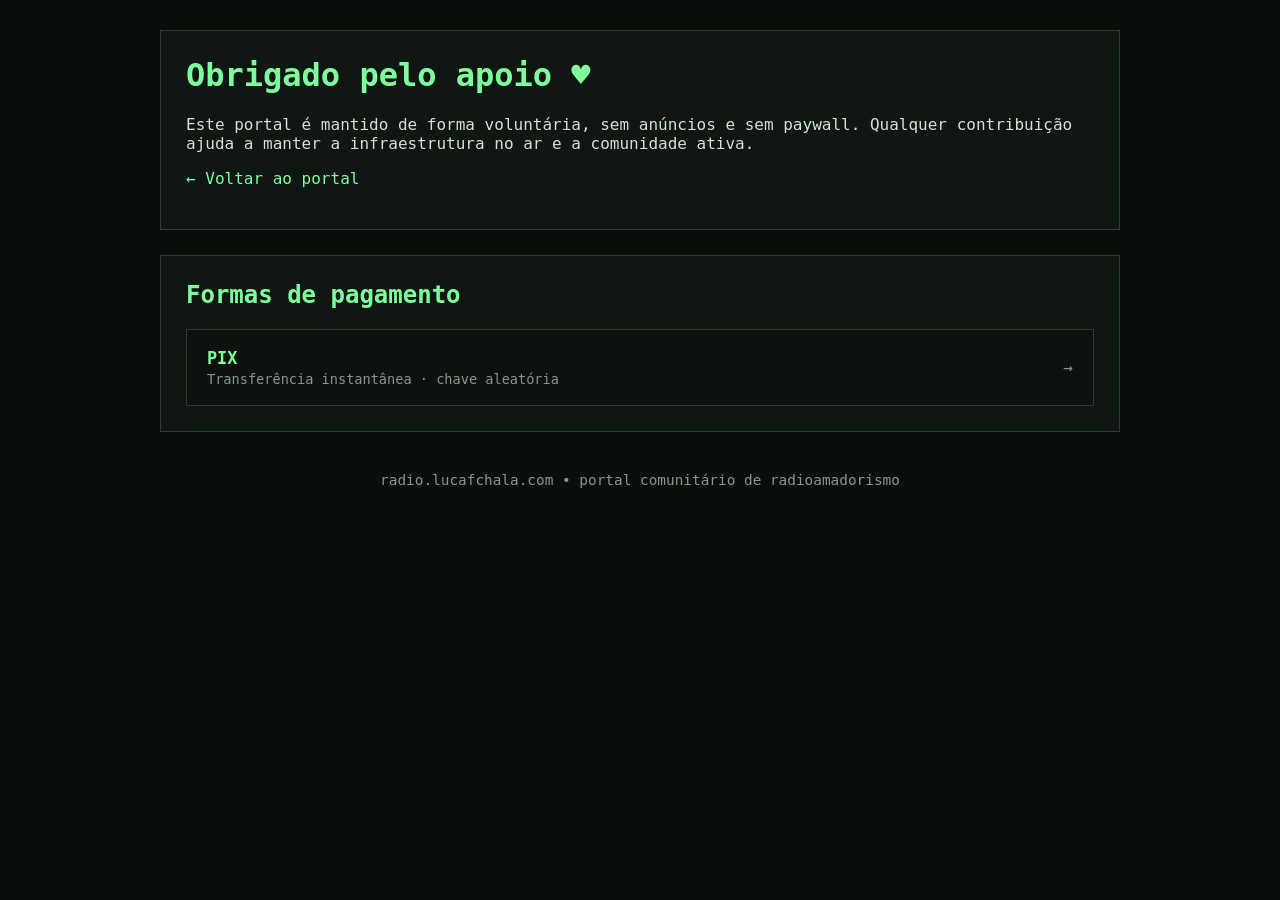
==== doacoes/index.html @ 914a4719 "Redesign seção de doações: banner no index + página dedicada com modal PIX - index: substitui painel" ====
<!DOCTYPE html>
<html lang="pt-BR">

<head>
    <meta charset="UTF-8">
    <meta name="viewport" content="width=device-width, initial-scale=1.0">
    <title>Apoiar o Portal — radio.lucafchala.com</title>
    <meta name="robots" content="noindex">
    <link rel="icon" href="https://tucas.omg.lol/favicon.ico">
    <link rel="stylesheet" href="/style.css">
    <style>
        body { font-family: Consolas, Monaco, monospace; }

        .method-card {
            background: #0d120f;
            border: 1px solid var(--border);
            padding: 18px 20px;
            cursor: pointer;
            transition: 0.2s;
            display: flex;
            align-items: center;
            gap: 16px;
        }

        .method-card:hover { border-color: var(--accent); }

        .method-name {
            color: var(--accent);
            font-size: 1.05rem;
            font-weight: bold;
        }

        .method-desc {
            color: var(--muted);
            font-size: 0.85rem;
            margin-top: 3px;
        }

        .methods-list {
            display: grid;
            gap: 12px;
        }

        /* Modal */
        .modal-overlay {
            position: fixed;
            inset: 0;
            background: rgba(0, 0, 0, 0.8);
            display: flex;
            align-items: center;
            justify-content: center;
            z-index: 100;
        }

        .modal-box {
            background: var(--panel);
            border: 1px solid var(--accent);
            padding: 30px;
            max-width: 380px;
            width: 90%;
            text-align: center;
        }

        .modal-box h2 { margin-top: 0; }

        .modal-box img {
            width: 200px;
            height: 200px;
            display: block;
            margin: 12px auto;
        }

        .pix-key {
            display: block;
            background: #0d120f;
            border: 1px solid var(--border);
            padding: 10px;
            font-size: 0.75rem;
            word-break: break-all;
            margin: 10px 0;
            text-align: left;
        }

        .modal-actions {
            display: flex;
            gap: 10px;
            justify-content: center;
            margin-top: 16px;
        }

        .copy-btn {
            background: none;
            border: 1px solid var(--accent);
            color: var(--accent);
            font-family: inherit;
            font-size: 0.85rem;
            padding: 6px 14px;
            cursor: pointer;
            transition: 0.2s;
        }

        .copy-btn:hover { background: var(--accent); color: var(--bg); }

        .close-btn {
            background: none;
            border: 1px solid var(--border);
            color: var(--muted);
            font-family: inherit;
            font-size: 0.85rem;
            padding: 6px 14px;
            cursor: pointer;
            transition: 0.2s;
        }

        .close-btn:hover { border-color: var(--muted); }
    </style>
</head>

<body>

<div class="container">

    <div class="panel">
        <h1>Obrigado pelo apoio ♥</h1>
        <p>
            Este portal é mantido de forma voluntária, sem anúncios e sem paywall.
            Qualquer contribuição ajuda a manter a infraestrutura no ar e a comunidade ativa.
        </p>
        <p style="color: var(--muted)">
            <a href="/">← Voltar ao portal</a>
        </p>
    </div>

    <div class="panel">
        <h2>Formas de pagamento</h2>
        <div class="methods-list">

            <div class="method-card" onclick="openPix()">
                <div>
                    <div class="method-name">PIX</div>
                    <div class="method-desc">Transferência instantânea · chave aleatória</div>
                </div>
                <span style="margin-left:auto; color:var(--muted)">→</span>
            </div>

            <!-- futuras formas de pagamento aqui -->

        </div>
    </div>

    <footer>
        radio.lucafchala.com • portal comunitário de radioamadorismo
    </footer>

</div>

<!-- Modal PIX -->
<div id="pix-modal" class="modal-overlay" style="display:none">
    <div class="modal-box">
        <h2>Pagamento via PIX</h2>
        <img src="/pix-qr.jpg" alt="QR Code PIX">
        <p style="color: var(--muted); margin: 4px 0 0; font-size: 0.85rem">Titular: LUCA F CHALA</p>
        <p style="margin: 12px 0 4px; font-size: 0.85rem">Chave PIX (aleatória):</p>
        <code class="pix-key">eb754dfc-2463-468c-8187-1a1c6f448937</code>
        <div class="modal-actions">
            <button class="copy-btn" onclick="copyPix()">Copiar chave</button>
            <button class="close-btn" onclick="closePix()">Fechar</button>
        </div>
    </div>
</div>

<script>
    var modal = document.getElementById('pix-modal');

    function openPix()  { modal.style.display = 'flex'; }
    function closePix() { modal.style.display = 'none'; }

    modal.addEventListener('click', function(e) {
        if (e.target === modal) closePix();
    });

    function copyPix() {
        navigator.clipboard.writeText('eb754dfc-2463-468c-8187-1a1c6f448937');
        var btn = document.querySelector('.copy-btn');
        btn.textContent = 'Copiado!';
        setTimeout(function() { btn.textContent = 'Copiar chave'; }, 2000);
    }
</script>

</body>
</html>
---- style.css ----
/* Estilos compartilhados — radio.lucafchala.com
   Importado por todas as páginas do portal.
   Cada página sobrescreve variáveis e estilos específicos no próprio <style>. */

:root {
    --bg: #0b0f0c;
    --panel: #101612;
    --border: #2d3c32;
    --text: #d6e0d5;
    --accent: #7dff9c;
    --muted: #8a968d;
}

*, *::before, *::after {
    box-sizing: border-box;
}

body {
    margin: 0;
    background: var(--bg);
    color: var(--text);
}

.container {
    max-width: 1000px;
    margin: auto;
    padding: 30px 20px;
}

.panel {
    background: var(--panel);
    border: 1px solid var(--border);
    padding: 25px;
    margin-bottom: 25px;
}

.badge {
    display: inline-block;
    border: 1px solid var(--border);
    padding: 5px 10px;
    color: var(--accent);
    font-size: 12px;
    margin-right: 8px;
    margin-bottom: 8px;
    background: #0d120f;
}

h1, h2 {
    margin-top: 0;
    color: var(--accent);
}

a {
    color: var(--accent);
    text-decoration: none;
}

a:hover {
    text-decoration: underline;
}

code {
    color: var(--accent);
}

ul {
    padding-left: 18px;
}

li {
    margin-bottom: 8px;
}

footer {
    text-align: center;
    color: var(--muted);
    font-size: 0.9rem;
    margin-top: 40px;
}
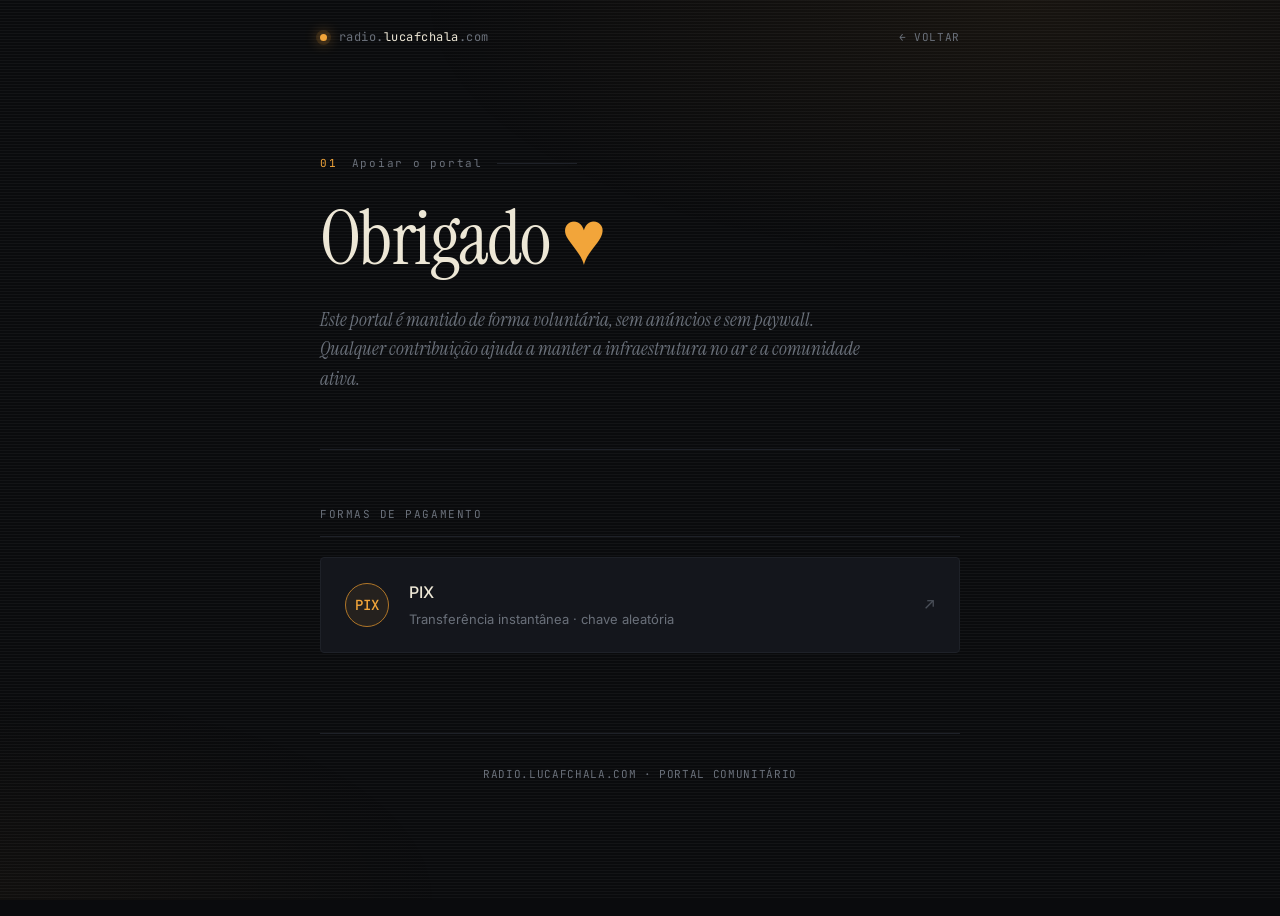
==== commit 32683670: "Tone down homepage copy, redesign donations page to match Homepage: - Restore straightforward copy f" ====
--- a/doacoes/index.html
+++ b/doacoes/index.html
@@ -6,150 +6,58 @@
     <meta name="viewport" content="width=device-width, initial-scale=1.0">
     <title>Apoiar o Portal — radio.lucafchala.com</title>
     <meta name="robots" content="noindex">
+    <meta name="theme-color" content="#0A0B0D">
     <link rel="icon" href="https://tucas.omg.lol/favicon.ico">
     <link rel="stylesheet" href="/style.css">
-    <style>
-        body { font-family: Consolas, Monaco, monospace; }
-
-        .method-card {
-            background: #0d120f;
-            border: 1px solid var(--border);
-            padding: 18px 20px;
-            cursor: pointer;
-            transition: 0.2s;
-            display: flex;
-            align-items: center;
-            gap: 16px;
-        }
-
-        .method-card:hover { border-color: var(--accent); }
-
-        .method-name {
-            color: var(--accent);
-            font-size: 1.05rem;
-            font-weight: bold;
-        }
-
-        .method-desc {
-            color: var(--muted);
-            font-size: 0.85rem;
-            margin-top: 3px;
-        }
-
-        .methods-list {
-            display: grid;
-            gap: 12px;
-        }
-
-        /* Modal */
-        .modal-overlay {
-            position: fixed;
-            inset: 0;
-            background: rgba(0, 0, 0, 0.8);
-            display: flex;
-            align-items: center;
-            justify-content: center;
-            z-index: 100;
-        }
-
-        .modal-box {
-            background: var(--panel);
-            border: 1px solid var(--accent);
-            padding: 30px;
-            max-width: 380px;
-            width: 90%;
-            text-align: center;
-        }
-
-        .modal-box h2 { margin-top: 0; }
-
-        .modal-box img {
-            width: 200px;
-            height: 200px;
-            display: block;
-            margin: 12px auto;
-        }
-
-        .pix-key {
-            display: block;
-            background: #0d120f;
-            border: 1px solid var(--border);
-            padding: 10px;
-            font-size: 0.75rem;
-            word-break: break-all;
-            margin: 10px 0;
-            text-align: left;
-        }
-
-        .modal-actions {
-            display: flex;
-            gap: 10px;
-            justify-content: center;
-            margin-top: 16px;
-        }
-
-        .copy-btn {
-            background: none;
-            border: 1px solid var(--accent);
-            color: var(--accent);
-            font-family: inherit;
-            font-size: 0.85rem;
-            padding: 6px 14px;
-            cursor: pointer;
-            transition: 0.2s;
-        }
-
-        .copy-btn:hover { background: var(--accent); color: var(--bg); }
-
-        .close-btn {
-            background: none;
-            border: 1px solid var(--border);
-            color: var(--muted);
-            font-family: inherit;
-            font-size: 0.85rem;
-            padding: 6px 14px;
-            cursor: pointer;
-            transition: 0.2s;
-        }
-
-        .close-btn:hover { border-color: var(--muted); }
-    </style>
+    <link rel="stylesheet" href="style.css">
 </head>
 
 <body>
 
 <div class="container">
 
-    <div class="panel">
-        <h1>Obrigado pelo apoio ♥</h1>
+    <!-- ── Topbar ── -->
+    <nav class="topbar">
+        <a class="brand" href="/">
+            <span class="brand-dot"></span>
+            <span class="brand-text">radio.<em>lucafchala</em>.com</span>
+        </a>
+        <a class="back-link" href="/">← Voltar</a>
+    </nav>
+
+    <!-- ── Hero ── -->
+    <header class="hero">
+        <div class="section-num"><span>01</span> Apoiar o portal</div>
+        <h1>Obrigado <span class="heart">♥</span></h1>
         <p>
             Este portal é mantido de forma voluntária, sem anúncios e sem paywall.
-            Qualquer contribuição ajuda a manter a infraestrutura no ar e a comunidade ativa.
+            Qualquer contribuição ajuda a manter a infraestrutura no ar
+            e a comunidade ativa.
         </p>
-        <p style="color: var(--muted)">
-            <a href="/">← Voltar ao portal</a>
-        </p>
-    </div>
+    </header>
 
-    <div class="panel">
-        <h2>Formas de pagamento</h2>
+    <!-- ── Métodos ── -->
+    <section>
+        <div class="section-label">Formas de pagamento</div>
+
         <div class="methods-list">
 
             <div class="method-card" onclick="openPix()">
-                <div>
+                <div class="method-icon">PIX</div>
+                <div class="method-body">
                     <div class="method-name">PIX</div>
                     <div class="method-desc">Transferência instantânea · chave aleatória</div>
                 </div>
-                <span style="margin-left:auto; color:var(--muted)">→</span>
+                <span class="method-arrow">↗</span>
             </div>
 
             <!-- futuras formas de pagamento aqui -->
 
         </div>
-    </div>
+    </section>
 
     <footer>
-        radio.lucafchala.com • portal comunitário de radioamadorismo
+        radio.lucafchala.com · portal comunitário
     </footer>
 
 </div>
@@ -158,9 +66,9 @@
 <div id="pix-modal" class="modal-overlay" style="display:none">
     <div class="modal-box">
         <h2>Pagamento via PIX</h2>
+        <div class="modal-titular">Titular · Luca F Chala</div>
         <img src="/pix-qr.jpg" alt="QR Code PIX">
-        <p style="color: var(--muted); margin: 4px 0 0; font-size: 0.85rem">Titular: LUCA F CHALA</p>
-        <p style="margin: 12px 0 4px; font-size: 0.85rem">Chave PIX (aleatória):</p>
+        <div class="modal-label">Chave PIX (aleatória)</div>
         <code class="pix-key">eb754dfc-2463-468c-8187-1a1c6f448937</code>
         <div class="modal-actions">
             <button class="copy-btn" onclick="copyPix()">Copiar chave</button>
@@ -169,23 +77,7 @@
     </div>
 </div>
 
-<script>
-    var modal = document.getElementById('pix-modal');
-
-    function openPix()  { modal.style.display = 'flex'; }
-    function closePix() { modal.style.display = 'none'; }
-
-    modal.addEventListener('click', function(e) {
-        if (e.target === modal) closePix();
-    });
-
-    function copyPix() {
-        navigator.clipboard.writeText('eb754dfc-2463-468c-8187-1a1c6f448937');
-        var btn = document.querySelector('.copy-btn');
-        btn.textContent = 'Copiado!';
-        setTimeout(function() { btn.textContent = 'Copiar chave'; }, 2000);
-    }
-</script>
+<script src="script.js"></script>
 
 </body>
 </html>
--- a/doacoes/style.css
+++ b/doacoes/style.css
@@ -0,0 +1,407 @@
+@import url('https://fonts.googleapis.com/css2?family=Instrument+Serif:ital@0;1&family=Inter:wght@300;400;500;600&family=JetBrains+Mono:wght@400;500&display=swap');
+
+/* ── Carrier Wave palette ── */
+:root {
+    --bg: #0A0B0D;
+    --bg-2: #0F1014;
+    --surface: #14161C;
+    --border: #1E2128;
+    --border-strong: #2A2E37;
+    --text: #EDE7D6;
+    --muted: #6A707A;
+    --muted-2: #4A4F58;
+    --accent: #F2A53A;
+    --accent-dim: #B07628;
+    --accent-soft: rgba(242, 165, 58, 0.08);
+}
+
+* { box-sizing: border-box; }
+
+html { background: var(--bg); }
+
+body {
+    margin: 0;
+    background: var(--bg);
+    color: var(--text);
+    font-family: "Inter", -apple-system, system-ui, sans-serif;
+    font-size: 15px;
+    line-height: 1.6;
+    -webkit-font-smoothing: antialiased;
+}
+
+body::before {
+    content: '';
+    position: fixed;
+    inset: 0;
+    pointer-events: none;
+    background:
+        radial-gradient(ellipse 80% 50% at 80% 0%, rgba(242, 165, 58, 0.06), transparent 60%),
+        radial-gradient(ellipse 60% 40% at 0% 100%, rgba(242, 165, 58, 0.03), transparent 60%);
+    z-index: 0;
+}
+
+body::after {
+    content: '';
+    position: fixed;
+    inset: 0;
+    pointer-events: none;
+    opacity: 0.04;
+    background-image: linear-gradient(rgba(255,255,255,1) 1px, transparent 1px);
+    background-size: 100% 3px;
+    z-index: 0;
+}
+
+.container {
+    max-width: 720px;
+    margin: 0 auto;
+    padding: 0 40px 100px;
+    position: relative;
+    z-index: 1;
+}
+
+a { color: var(--text); text-decoration: none; }
+a:hover { text-decoration: none; }
+
+/* ── Topbar ── */
+.topbar {
+    display: flex;
+    justify-content: space-between;
+    align-items: center;
+    padding: 28px 0;
+    font-size: 13px;
+}
+
+.brand {
+    display: inline-flex;
+    align-items: center;
+    gap: 12px;
+    color: var(--text);
+    font-family: "JetBrains Mono", monospace;
+    font-size: 12px;
+    letter-spacing: 0.04em;
+}
+
+.brand-dot {
+    width: 7px;
+    height: 7px;
+    border-radius: 50%;
+    background: var(--accent);
+    box-shadow: 0 0 14px var(--accent), 0 0 0 4px rgba(242, 165, 58, 0.12);
+    animation: blink 2.6s ease-in-out infinite;
+}
+
+@keyframes blink {
+    0%, 100% { opacity: 1; }
+    50% { opacity: 0.35; }
+}
+
+.brand-text { color: var(--muted); }
+.brand-text em { color: var(--text); font-style: normal; }
+
+.back-link {
+    font-family: "JetBrains Mono", monospace;
+    font-size: 11px;
+    letter-spacing: 0.06em;
+    text-transform: uppercase;
+    color: var(--muted);
+    transition: color 0.15s;
+}
+
+.back-link:hover { color: var(--accent); }
+
+/* ── Hero ── */
+.hero {
+    padding: 80px 0 56px;
+    border-bottom: 1px solid var(--border);
+    margin-bottom: 56px;
+    animation: rise 0.7s cubic-bezier(0.16,1,0.3,1) both;
+}
+
+.section-num {
+    font-family: "JetBrains Mono", monospace;
+    font-size: 11px;
+    letter-spacing: 0.16em;
+    color: var(--muted);
+    margin-bottom: 28px;
+    display: flex;
+    align-items: center;
+    gap: 14px;
+}
+
+.section-num::after {
+    content: '';
+    flex: 1;
+    max-width: 80px;
+    height: 1px;
+    background: var(--border);
+}
+
+.section-num span { color: var(--accent); }
+
+.hero h1 {
+    font-family: "Instrument Serif", Georgia, serif;
+    font-size: clamp(44px, 7vw, 76px);
+    font-weight: 400;
+    line-height: 1;
+    letter-spacing: -0.02em;
+    color: var(--text);
+    margin: 0 0 28px;
+}
+
+.hero h1 .heart {
+    color: var(--accent);
+    font-style: italic;
+}
+
+.hero p {
+    font-family: "Instrument Serif", Georgia, serif;
+    font-size: 19px;
+    color: var(--muted);
+    line-height: 1.55;
+    font-style: italic;
+    font-weight: 400;
+    max-width: 560px;
+    margin: 0;
+}
+
+/* ── Method list ── */
+.section-label {
+    font-family: "JetBrains Mono", monospace;
+    font-size: 11px;
+    letter-spacing: 0.14em;
+    text-transform: uppercase;
+    color: var(--muted);
+    margin-bottom: 20px;
+    padding-bottom: 12px;
+    border-bottom: 1px solid var(--border);
+}
+
+.methods-list {
+    display: flex;
+    flex-direction: column;
+    gap: 12px;
+    animation: rise 0.7s 0.1s cubic-bezier(0.16,1,0.3,1) both;
+}
+
+.method-card {
+    background: var(--surface);
+    border: 1px solid var(--border);
+    padding: 22px 24px;
+    cursor: pointer;
+    transition: border-color 0.2s, background 0.2s, transform 0.2s;
+    display: flex;
+    align-items: center;
+    gap: 20px;
+    border-radius: 4px;
+    position: relative;
+}
+
+.method-card:hover {
+    border-color: var(--accent);
+    background: var(--bg-2);
+    transform: translateY(-1px);
+}
+
+.method-icon {
+    width: 44px;
+    height: 44px;
+    border-radius: 50%;
+    background: var(--accent-soft);
+    border: 1px solid var(--accent-dim);
+    display: flex;
+    align-items: center;
+    justify-content: center;
+    color: var(--accent);
+    font-family: "JetBrains Mono", monospace;
+    font-size: 14px;
+    font-weight: 500;
+    flex-shrink: 0;
+}
+
+.method-body { flex: 1; }
+
+.method-name {
+    color: var(--text);
+    font-size: 16px;
+    font-weight: 500;
+    margin-bottom: 4px;
+    letter-spacing: -0.01em;
+}
+
+.method-desc {
+    color: var(--muted);
+    font-size: 13px;
+}
+
+.method-arrow {
+    color: var(--muted-2);
+    font-family: "JetBrains Mono", monospace;
+    font-size: 16px;
+    transition: color 0.2s, transform 0.2s;
+}
+
+.method-card:hover .method-arrow {
+    color: var(--accent);
+    transform: translate(3px, -3px);
+}
+
+/* ── Footer ── */
+footer {
+    margin-top: 80px;
+    padding: 32px 0;
+    border-top: 1px solid var(--border);
+    text-align: center;
+    font-family: "JetBrains Mono", monospace;
+    font-size: 11px;
+    letter-spacing: 0.06em;
+    color: var(--muted);
+    text-transform: uppercase;
+}
+
+/* ── Modal ── */
+.modal-overlay {
+    position: fixed;
+    inset: 0;
+    background: rgba(10, 11, 13, 0.85);
+    backdrop-filter: blur(8px);
+    -webkit-backdrop-filter: blur(8px);
+    display: flex;
+    align-items: center;
+    justify-content: center;
+    z-index: 100;
+    padding: 20px;
+    animation: fadeIn 0.2s ease-out both;
+}
+
+@keyframes fadeIn {
+    from { opacity: 0; }
+    to { opacity: 1; }
+}
+
+.modal-box {
+    background: var(--surface);
+    border: 1px solid var(--border-strong);
+    padding: 32px;
+    max-width: 420px;
+    width: 100%;
+    border-radius: 8px;
+    text-align: center;
+    animation: pop 0.25s cubic-bezier(0.16,1,0.3,1) both;
+    box-shadow: 0 24px 48px rgba(0,0,0,0.5);
+}
+
+@keyframes pop {
+    from { opacity: 0; transform: translateY(12px) scale(0.98); }
+    to   { opacity: 1; transform: translateY(0) scale(1); }
+}
+
+.modal-box h2 {
+    font-family: "Instrument Serif", Georgia, serif;
+    font-size: 28px;
+    font-weight: 400;
+    color: var(--text);
+    margin: 0 0 4px;
+    letter-spacing: -0.01em;
+}
+
+.modal-titular {
+    font-family: "JetBrains Mono", monospace;
+    font-size: 11px;
+    letter-spacing: 0.08em;
+    text-transform: uppercase;
+    color: var(--muted);
+    margin: 4px 0 20px;
+}
+
+.modal-box img {
+    width: 220px;
+    height: 220px;
+    display: block;
+    margin: 0 auto 20px;
+    border: 1px solid var(--border);
+    border-radius: 8px;
+    background: var(--bg);
+    padding: 10px;
+}
+
+.modal-label {
+    font-family: "JetBrains Mono", monospace;
+    font-size: 10px;
+    letter-spacing: 0.12em;
+    text-transform: uppercase;
+    color: var(--muted);
+    margin-bottom: 6px;
+    text-align: left;
+}
+
+.pix-key {
+    display: block;
+    background: var(--bg);
+    border: 1px solid var(--border);
+    color: var(--accent);
+    padding: 12px;
+    font-family: "JetBrains Mono", monospace;
+    font-size: 12px;
+    word-break: break-all;
+    margin: 0 0 20px;
+    text-align: left;
+    border-radius: 4px;
+    letter-spacing: 0.02em;
+}
+
+.modal-actions {
+    display: flex;
+    gap: 10px;
+    justify-content: center;
+}
+
+.copy-btn,
+.close-btn {
+    flex: 1;
+    font-family: "JetBrains Mono", monospace;
+    font-size: 11px;
+    letter-spacing: 0.08em;
+    text-transform: uppercase;
+    padding: 12px 18px;
+    cursor: pointer;
+    transition: all 0.18s;
+    border-radius: 999px;
+    font-weight: 500;
+}
+
+.copy-btn {
+    background: var(--accent);
+    border: 1px solid var(--accent);
+    color: var(--bg);
+}
+
+.copy-btn:hover {
+    background: transparent;
+    color: var(--accent);
+}
+
+.close-btn {
+    background: transparent;
+    border: 1px solid var(--border-strong);
+    color: var(--text);
+}
+
+.close-btn:hover {
+    border-color: var(--text);
+}
+
+/* ── Animations ── */
+@keyframes rise {
+    from { opacity: 0; transform: translateY(12px); }
+    to   { opacity: 1; transform: translateY(0); }
+}
+
+/* ── Mobile ── */
+@media (max-width: 640px) {
+    .container { padding: 0 22px 60px; }
+    .hero { padding: 56px 0 40px; margin-bottom: 40px; }
+    .method-card { padding: 18px 20px; gap: 14px; }
+    .method-icon { width: 38px; height: 38px; font-size: 12px; }
+    .modal-box { padding: 24px; }
+    .modal-box img { width: 180px; height: 180px; }
+}
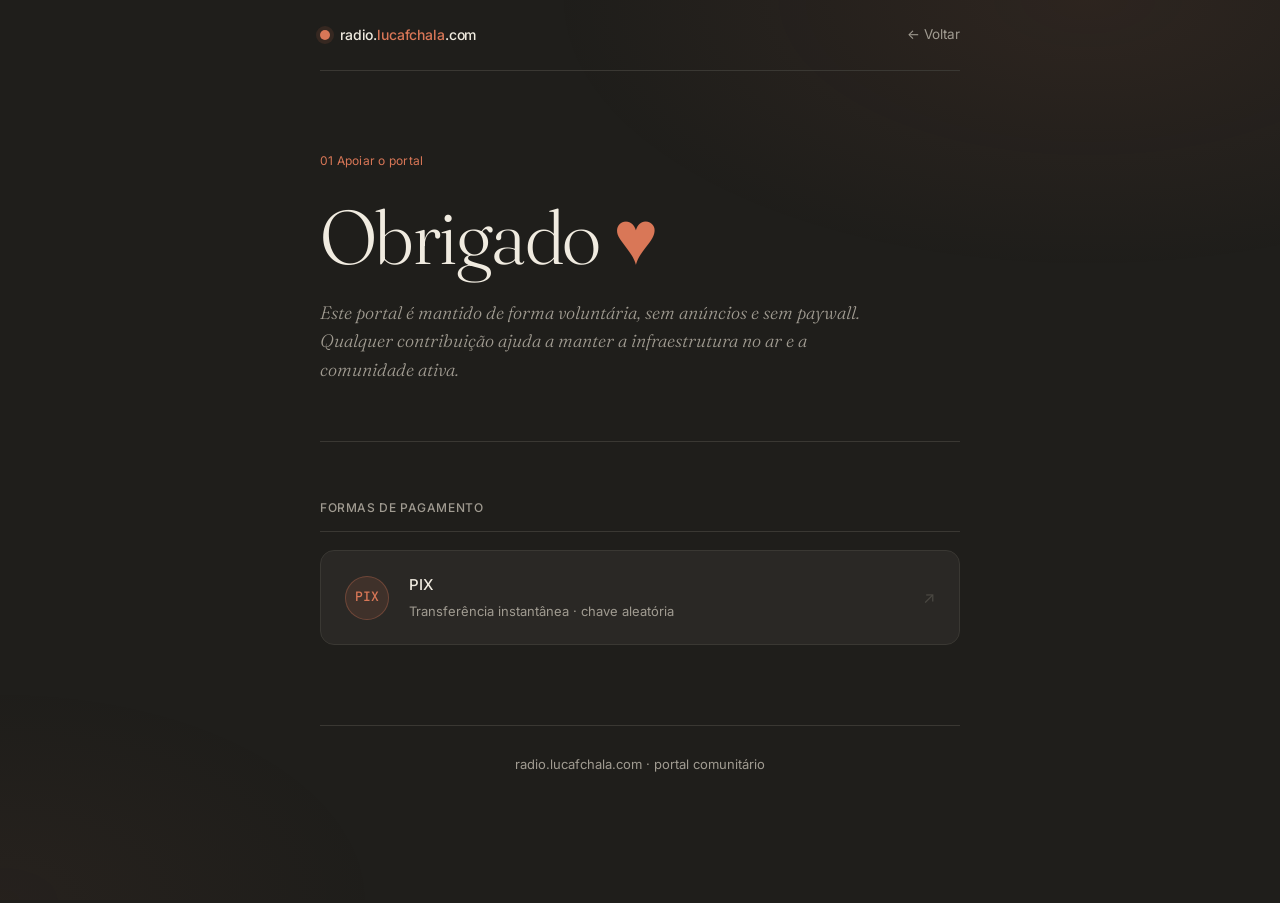
==== commit db7c2b34: "Corrige conflitos de CSS e erros em todas as páginas - style.css global: remove seletores genéricos " ====
--- a/doacoes/index.html
+++ b/doacoes/index.html
@@ -8,7 +8,7 @@
     <meta name="robots" content="noindex">
     <meta name="theme-color" content="#0A0B0D">
     <link rel="icon" href="https://tucas.omg.lol/favicon.ico">
-    <link rel="stylesheet" href="/style.css">
+    <link rel="stylesheet" href="../style.css">
     <link rel="stylesheet" href="style.css">
 </head>
 
--- a/style.css
+++ b/style.css
@@ -1,15 +1,5 @@
-/* Estilos compartilhados — radio.lucafchala.com
-   Importado por todas as páginas do portal.
-   Cada página sobrescreve variáveis e estilos específicos no próprio <style>. */
-
-:root {
-    --bg: #0b0f0c;
-    --panel: #101612;
-    --border: #2d3c32;
-    --text: #d6e0d5;
-    --accent: #7dff9c;
-    --muted: #8a968d;
-}
+/* Estilos base compartilhados — radio.lucafchala.com
+   Cada página define suas próprias variáveis e sobrescreve conforme necessário. */
 
 *, *::before, *::after {
     box-sizing: border-box;
@@ -17,63 +7,4 @@
 
 body {
     margin: 0;
-    background: var(--bg);
-    color: var(--text);
 }
-
-.container {
-    max-width: 1000px;
-    margin: auto;
-    padding: 30px 20px;
-}
-
-.panel {
-    background: var(--panel);
-    border: 1px solid var(--border);
-    padding: 25px;
-    margin-bottom: 25px;
-}
-
-.badge {
-    display: inline-block;
-    border: 1px solid var(--border);
-    padding: 5px 10px;
-    color: var(--accent);
-    font-size: 12px;
-    margin-right: 8px;
-    margin-bottom: 8px;
-    background: #0d120f;
-}
-
-h1, h2 {
-    margin-top: 0;
-    color: var(--accent);
-}
-
-a {
-    color: var(--accent);
-    text-decoration: none;
-}
-
-a:hover {
-    text-decoration: underline;
-}
-
-code {
-    color: var(--accent);
-}
-
-ul {
-    padding-left: 18px;
-}
-
-li {
-    margin-bottom: 8px;
-}
-
-footer {
-    text-align: center;
-    color: var(--muted);
-    font-size: 0.9rem;
-    margin-top: 40px;
-}
--- a/doacoes/style.css
+++ b/doacoes/style.css
@@ -1,18 +1,18 @@
-@import url('https://fonts.googleapis.com/css2?family=Instrument+Serif:ital@0;1&family=Inter:wght@300;400;500;600&family=JetBrains+Mono:wght@400;500&display=swap');
-
-/* ── Carrier Wave palette ── */
+@import url('https://fonts.googleapis.com/css2?family=Fraunces:opsz,wght@9..144,300;9..144,400;9..144,500&family=Inter:wght@300;400;500;600&family=JetBrains+Mono:wght@400;500&display=swap');
+
 :root {
-    --bg: #0A0B0D;
-    --bg-2: #0F1014;
-    --surface: #14161C;
-    --border: #1E2128;
-    --border-strong: #2A2E37;
-    --text: #EDE7D6;
-    --muted: #6A707A;
-    --muted-2: #4A4F58;
-    --accent: #F2A53A;
-    --accent-dim: #B07628;
-    --accent-soft: rgba(242, 165, 58, 0.08);
+    --bg:           #1F1E1B;
+    --bg-2:         #25241F;
+    --surface:      #2A2825;
+    --surface-2:    #34322D;
+    --border:       #3A3833;
+    --border-strong:#4A4842;
+    --text:         #F0EBE0;
+    --muted:        #A09B91;
+    --muted-2:      #7A7670;
+    --accent:       #D97757;
+    --accent-hover: #C96442;
+    --accent-soft:  rgba(217, 119, 87, 0.12);
 }
 
 * { box-sizing: border-box; }
@@ -35,19 +35,8 @@
     inset: 0;
     pointer-events: none;
     background:
-        radial-gradient(ellipse 80% 50% at 80% 0%, rgba(242, 165, 58, 0.06), transparent 60%),
-        radial-gradient(ellipse 60% 40% at 0% 100%, rgba(242, 165, 58, 0.03), transparent 60%);
-    z-index: 0;
-}
-
-body::after {
-    content: '';
-    position: fixed;
-    inset: 0;
-    pointer-events: none;
-    opacity: 0.04;
-    background-image: linear-gradient(rgba(255,255,255,1) 1px, transparent 1px);
-    background-size: 100% 3px;
+        radial-gradient(ellipse 70% 50% at 85% 0%, rgba(217, 119, 87, 0.08), transparent 60%),
+        radial-gradient(ellipse 50% 40% at 0% 100%, rgba(217, 119, 87, 0.04), transparent 60%);
     z-index: 0;
 }
 
@@ -67,47 +56,46 @@
     display: flex;
     justify-content: space-between;
     align-items: center;
-    padding: 28px 0;
-    font-size: 13px;
+    padding: 24px 0;
+    font-size: 13px;
+    border-bottom: 1px solid var(--border);
 }
 
 .brand {
     display: inline-flex;
     align-items: center;
-    gap: 12px;
-    color: var(--text);
-    font-family: "JetBrains Mono", monospace;
-    font-size: 12px;
-    letter-spacing: 0.04em;
+    gap: 10px;
+    color: var(--text);
+    font-weight: 500;
+    font-size: 14px;
+    letter-spacing: -0.01em;
 }
 
 .brand-dot {
-    width: 7px;
-    height: 7px;
+    width: 10px;
+    height: 10px;
     border-radius: 50%;
     background: var(--accent);
-    box-shadow: 0 0 14px var(--accent), 0 0 0 4px rgba(242, 165, 58, 0.12);
-    animation: blink 2.6s ease-in-out infinite;
-}
-
-@keyframes blink {
-    0%, 100% { opacity: 1; }
-    50% { opacity: 0.35; }
-}
-
-.brand-text { color: var(--muted); }
-.brand-text em { color: var(--text); font-style: normal; }
+    box-shadow: 0 0 0 4px var(--accent-soft);
+    flex-shrink: 0;
+    animation: pulse 2.4s ease-in-out infinite;
+}
+
+@keyframes pulse {
+    0%, 100% { opacity: 1; transform: scale(1); }
+    50% { opacity: 0.5; transform: scale(0.85); }
+}
+
+.brand-text { color: var(--text); }
+.brand-text em { color: var(--accent); font-style: normal; }
 
 .back-link {
-    font-family: "JetBrains Mono", monospace;
-    font-size: 11px;
-    letter-spacing: 0.06em;
-    text-transform: uppercase;
+    font-size: 13.5px;
     color: var(--muted);
     transition: color 0.15s;
 }
 
-.back-link:hover { color: var(--accent); }
+.back-link:hover { color: var(--text); }
 
 /* ── Hero ── */
 .hero {
@@ -118,34 +106,20 @@
 }
 
 .section-num {
-    font-family: "JetBrains Mono", monospace;
-    font-size: 11px;
-    letter-spacing: 0.16em;
-    color: var(--muted);
+    font-size: 12px;
+    color: var(--accent);
     margin-bottom: 28px;
-    display: flex;
-    align-items: center;
-    gap: 14px;
-}
-
-.section-num::after {
-    content: '';
-    flex: 1;
-    max-width: 80px;
-    height: 1px;
-    background: var(--border);
-}
-
-.section-num span { color: var(--accent); }
+    letter-spacing: 0.02em;
+}
 
 .hero h1 {
-    font-family: "Instrument Serif", Georgia, serif;
+    font-family: "Fraunces", Georgia, serif;
     font-size: clamp(44px, 7vw, 76px);
-    font-weight: 400;
+    font-weight: 300;
     line-height: 1;
     letter-spacing: -0.02em;
     color: var(--text);
-    margin: 0 0 28px;
+    margin: 0 0 24px;
 }
 
 .hero h1 .heart {
@@ -154,25 +128,25 @@
 }
 
 .hero p {
-    font-family: "Instrument Serif", Georgia, serif;
-    font-size: 19px;
-    color: var(--muted);
-    line-height: 1.55;
+    font-family: "Fraunces", Georgia, serif;
+    font-size: 18px;
+    color: var(--muted);
+    line-height: 1.6;
     font-style: italic;
-    font-weight: 400;
-    max-width: 560px;
+    font-weight: 300;
+    max-width: 540px;
     margin: 0;
 }
 
 /* ── Method list ── */
 .section-label {
-    font-family: "JetBrains Mono", monospace;
-    font-size: 11px;
-    letter-spacing: 0.14em;
+    font-size: 12px;
+    font-weight: 500;
+    letter-spacing: 0.05em;
     text-transform: uppercase;
     color: var(--muted);
-    margin-bottom: 20px;
-    padding-bottom: 12px;
+    margin-bottom: 18px;
+    padding-bottom: 14px;
     border-bottom: 1px solid var(--border);
 }
 
@@ -192,14 +166,14 @@
     display: flex;
     align-items: center;
     gap: 20px;
-    border-radius: 4px;
+    border-radius: 14px;
     position: relative;
 }
 
 .method-card:hover {
     border-color: var(--accent);
-    background: var(--bg-2);
-    transform: translateY(-1px);
+    background: var(--surface-2);
+    transform: translateY(-2px);
 }
 
 .method-icon {
@@ -207,13 +181,13 @@
     height: 44px;
     border-radius: 50%;
     background: var(--accent-soft);
-    border: 1px solid var(--accent-dim);
+    border: 1px solid rgba(217, 119, 87, 0.3);
     display: flex;
     align-items: center;
     justify-content: center;
     color: var(--accent);
     font-family: "JetBrains Mono", monospace;
-    font-size: 14px;
+    font-size: 13px;
     font-weight: 500;
     flex-shrink: 0;
 }
@@ -222,7 +196,7 @@
 
 .method-name {
     color: var(--text);
-    font-size: 16px;
+    font-size: 15px;
     font-weight: 500;
     margin-bottom: 4px;
     letter-spacing: -0.01em;
@@ -234,35 +208,31 @@
 }
 
 .method-arrow {
-    color: var(--muted-2);
-    font-family: "JetBrains Mono", monospace;
+    color: var(--border-strong);
     font-size: 16px;
     transition: color 0.2s, transform 0.2s;
 }
 
 .method-card:hover .method-arrow {
     color: var(--accent);
-    transform: translate(3px, -3px);
+    transform: translate(2px, -2px);
 }
 
 /* ── Footer ── */
 footer {
     margin-top: 80px;
-    padding: 32px 0;
+    padding: 28px 0;
     border-top: 1px solid var(--border);
     text-align: center;
-    font-family: "JetBrains Mono", monospace;
-    font-size: 11px;
-    letter-spacing: 0.06em;
-    color: var(--muted);
-    text-transform: uppercase;
+    font-size: 13px;
+    color: var(--muted);
 }
 
 /* ── Modal ── */
 .modal-overlay {
     position: fixed;
     inset: 0;
-    background: rgba(10, 11, 13, 0.85);
+    background: rgba(10, 10, 8, 0.8);
     backdrop-filter: blur(8px);
     -webkit-backdrop-filter: blur(8px);
     display: flex;
@@ -284,10 +254,10 @@
     padding: 32px;
     max-width: 420px;
     width: 100%;
-    border-radius: 8px;
+    border-radius: 20px;
     text-align: center;
     animation: pop 0.25s cubic-bezier(0.16,1,0.3,1) both;
-    box-shadow: 0 24px 48px rgba(0,0,0,0.5);
+    box-shadow: 0 24px 48px rgba(0,0,0,0.4);
 }
 
 @keyframes pop {
@@ -296,21 +266,19 @@
 }
 
 .modal-box h2 {
-    font-family: "Instrument Serif", Georgia, serif;
+    font-family: "Fraunces", Georgia, serif;
     font-size: 28px;
-    font-weight: 400;
+    font-weight: 300;
     color: var(--text);
     margin: 0 0 4px;
-    letter-spacing: -0.01em;
+    letter-spacing: -0.015em;
 }
 
 .modal-titular {
-    font-family: "JetBrains Mono", monospace;
-    font-size: 11px;
-    letter-spacing: 0.08em;
-    text-transform: uppercase;
+    font-size: 12px;
     color: var(--muted);
     margin: 4px 0 20px;
+    letter-spacing: 0.04em;
 }
 
 .modal-box img {
@@ -319,15 +287,14 @@
     display: block;
     margin: 0 auto 20px;
     border: 1px solid var(--border);
-    border-radius: 8px;
-    background: var(--bg);
+    border-radius: 12px;
+    background: var(--bg-2);
     padding: 10px;
 }
 
 .modal-label {
-    font-family: "JetBrains Mono", monospace;
-    font-size: 10px;
-    letter-spacing: 0.12em;
+    font-size: 11px;
+    letter-spacing: 0.08em;
     text-transform: uppercase;
     color: var(--muted);
     margin-bottom: 6px;
@@ -336,7 +303,7 @@
 
 .pix-key {
     display: block;
-    background: var(--bg);
+    background: var(--bg-2);
     border: 1px solid var(--border);
     color: var(--accent);
     padding: 12px;
@@ -345,7 +312,7 @@
     word-break: break-all;
     margin: 0 0 20px;
     text-align: left;
-    border-radius: 4px;
+    border-radius: 8px;
     letter-spacing: 0.02em;
 }
 
@@ -358,26 +325,24 @@
 .copy-btn,
 .close-btn {
     flex: 1;
-    font-family: "JetBrains Mono", monospace;
-    font-size: 11px;
-    letter-spacing: 0.08em;
-    text-transform: uppercase;
+    font-family: "Inter", sans-serif;
+    font-size: 13px;
+    font-weight: 500;
     padding: 12px 18px;
     cursor: pointer;
     transition: all 0.18s;
     border-radius: 999px;
-    font-weight: 500;
 }
 
 .copy-btn {
     background: var(--accent);
     border: 1px solid var(--accent);
-    color: var(--bg);
+    color: #fff;
 }
 
 .copy-btn:hover {
-    background: transparent;
-    color: var(--accent);
+    background: var(--accent-hover);
+    border-color: var(--accent-hover);
 }
 
 .close-btn {
@@ -388,11 +353,12 @@
 
 .close-btn:hover {
     border-color: var(--text);
+    background: var(--surface-2);
 }
 
 /* ── Animations ── */
 @keyframes rise {
-    from { opacity: 0; transform: translateY(12px); }
+    from { opacity: 0; transform: translateY(10px); }
     to   { opacity: 1; transform: translateY(0); }
 }
 
@@ -402,6 +368,6 @@
     .hero { padding: 56px 0 40px; margin-bottom: 40px; }
     .method-card { padding: 18px 20px; gap: 14px; }
     .method-icon { width: 38px; height: 38px; font-size: 12px; }
-    .modal-box { padding: 24px; }
+    .modal-box { padding: 24px; border-radius: 16px; }
     .modal-box img { width: 180px; height: 180px; }
 }
